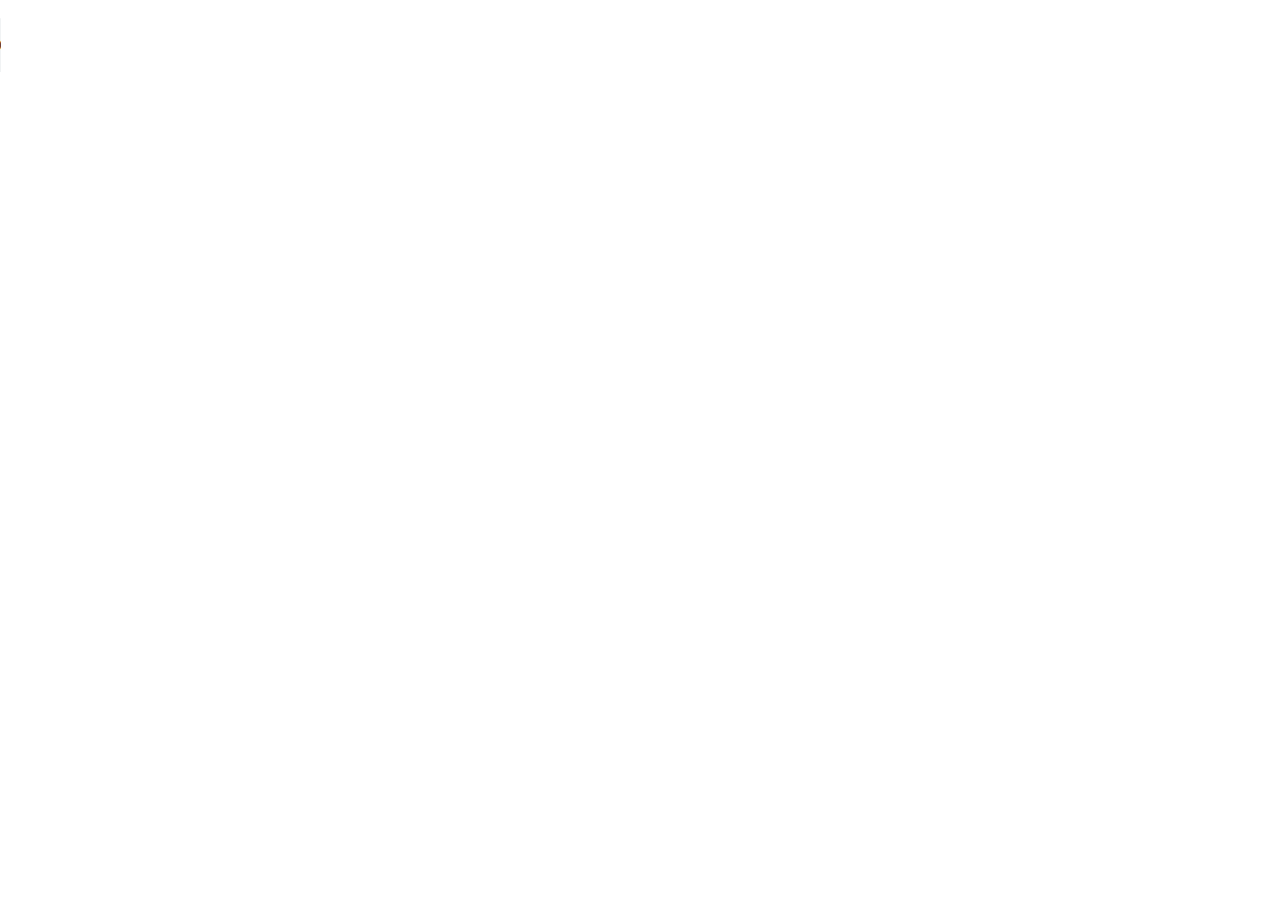
==== coralee1.html @ b766c16e "Rename coralee1 to coralee1.html" ====
<!DOCTYPE html>
<html>
    <head>
        <style>
            * {
            margin: 0;
            padding: 0;
            }

            body {
                overflow: hidden;
                background: color(#292929);
                background-size: 100vw 101vh;
            }

            img {
                max-width: 100%;
                max-height: 100vh;
                position: relative;
            }

            .image-stack__item--top {
                float: left;
                margin-right: -100%;
                z-index: 1;
            }

            .image-stack__item--text {
                float: left;
                margin-right: 40%;
            }

            .image-stack__item--bottom {
                float: right;
                right: -0%;
                z-index: -1;
            }

            .image-stack::after {
                content: ' ';
                display: table;
                clear: both;
            }

            .char-art-top {
                animation: slide 3s 0s;
                animation-fill-mode: forwards;
            }

            .char-art-bottom {
                opacity: 0;
                animation: fade 3s 2s;
                animation-fill-mode: forwards;
            }

            .char-text {
                top: -200vh;
                animation: slide-down 2s 1s;
                animation-fill-mode: forwards;
            }

            @keyframes slide-down {
                0% {top: -200vh;}
                100% {top: -100vh;}
            }

            @keyframes slide {
                0% {left: -20%;}
                100% {left: 15%;}
            }

            @keyframes fade {
                0% {opacity: 0;}
                100% {opacity: 10;}
            }
        </style>
    </head>

    <body>
        <div class="image-stack__item image-stack__item--bottom">
            <img src="images/Lugia.full.3697961.jpg" class="char-art-bottom">
        </div>

        <div class="image-stack__item--text">
            <img src="" class="char-text">
        </div>

        <div style="bottom: 0%; right: 0%;">
            <audio controls autoplay loop src=""></audio>
        </div>
    </body>

</html>
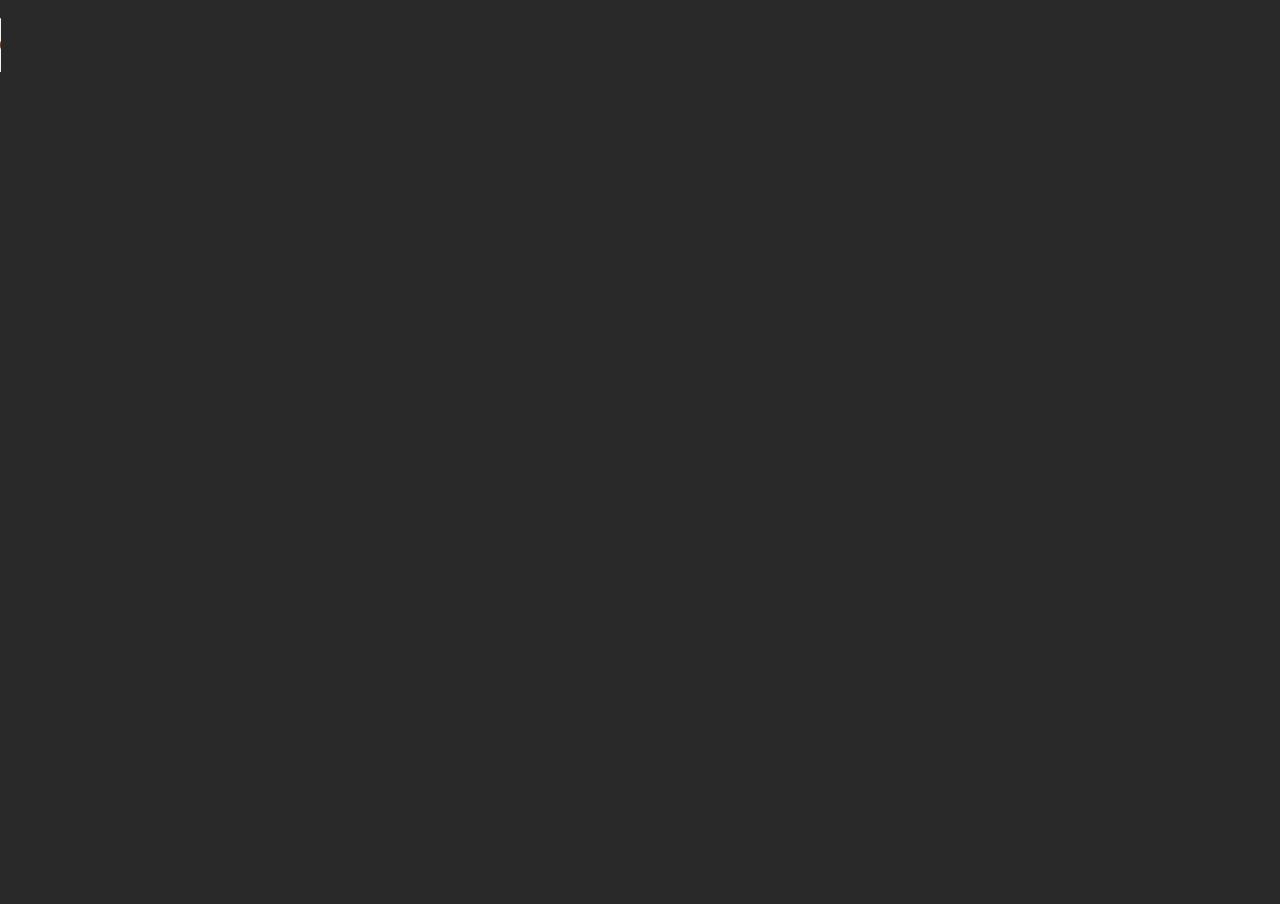
==== commit 8d21a7ba: "Update coralee1.html" ====
--- a/coralee1.html
+++ b/coralee1.html
@@ -9,7 +9,7 @@
 
             body {
                 overflow: hidden;
-                background: color(#292929);
+                background-color: #292929;
                 background-size: 100vw 101vh;
             }
 
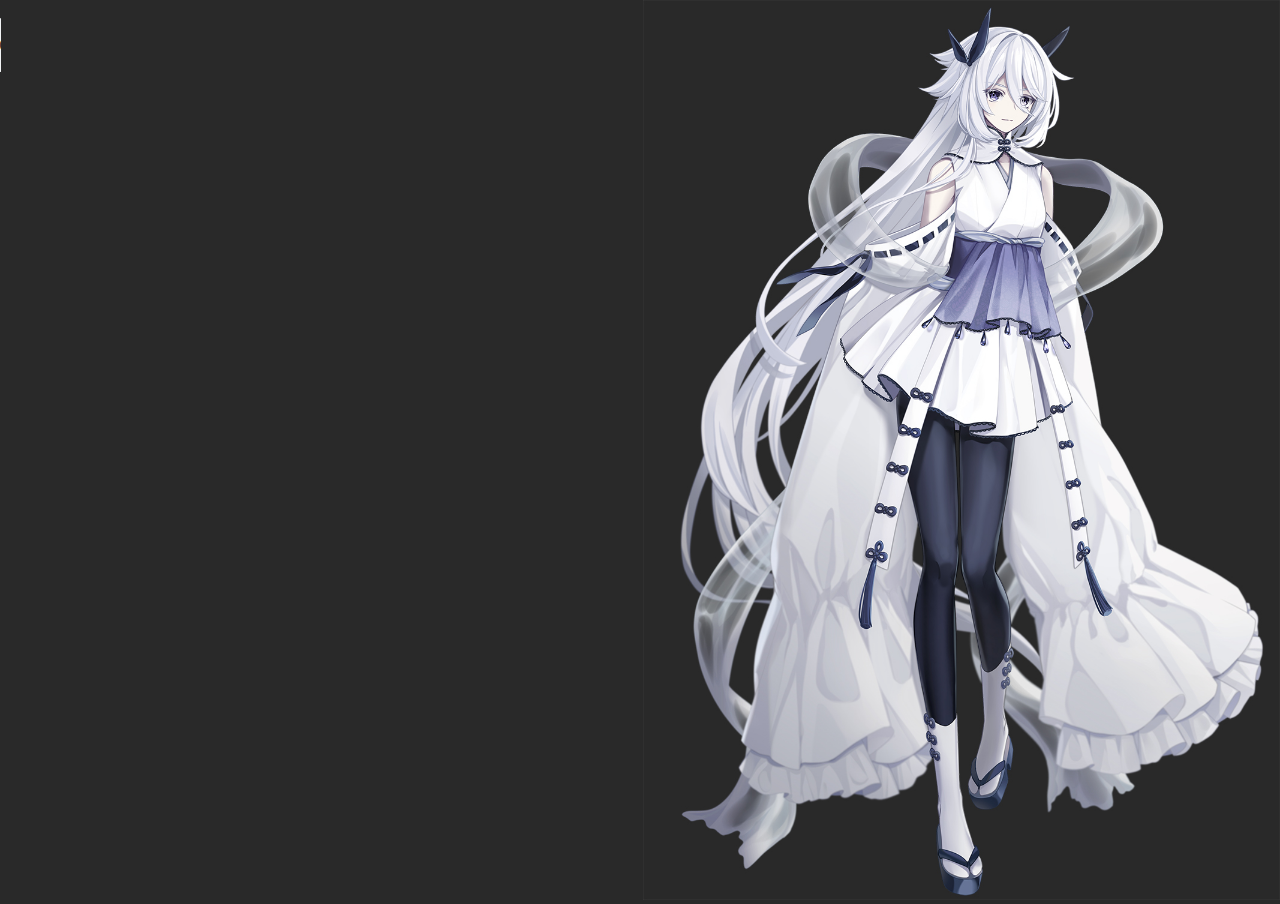
==== commit 1b53a08d: "Update coralee1.html" ====
--- a/coralee1.html
+++ b/coralee1.html
@@ -78,7 +78,7 @@
 
     <body>
         <div class="image-stack__item image-stack__item--bottom">
-            <img src="images/Lugia.full.3697961.jpg" class="char-art-bottom">
+            <img src="images/Lugia.full.3697961.jpg" class="char-art-left">
         </div>
 
         <div class="image-stack__item--text">
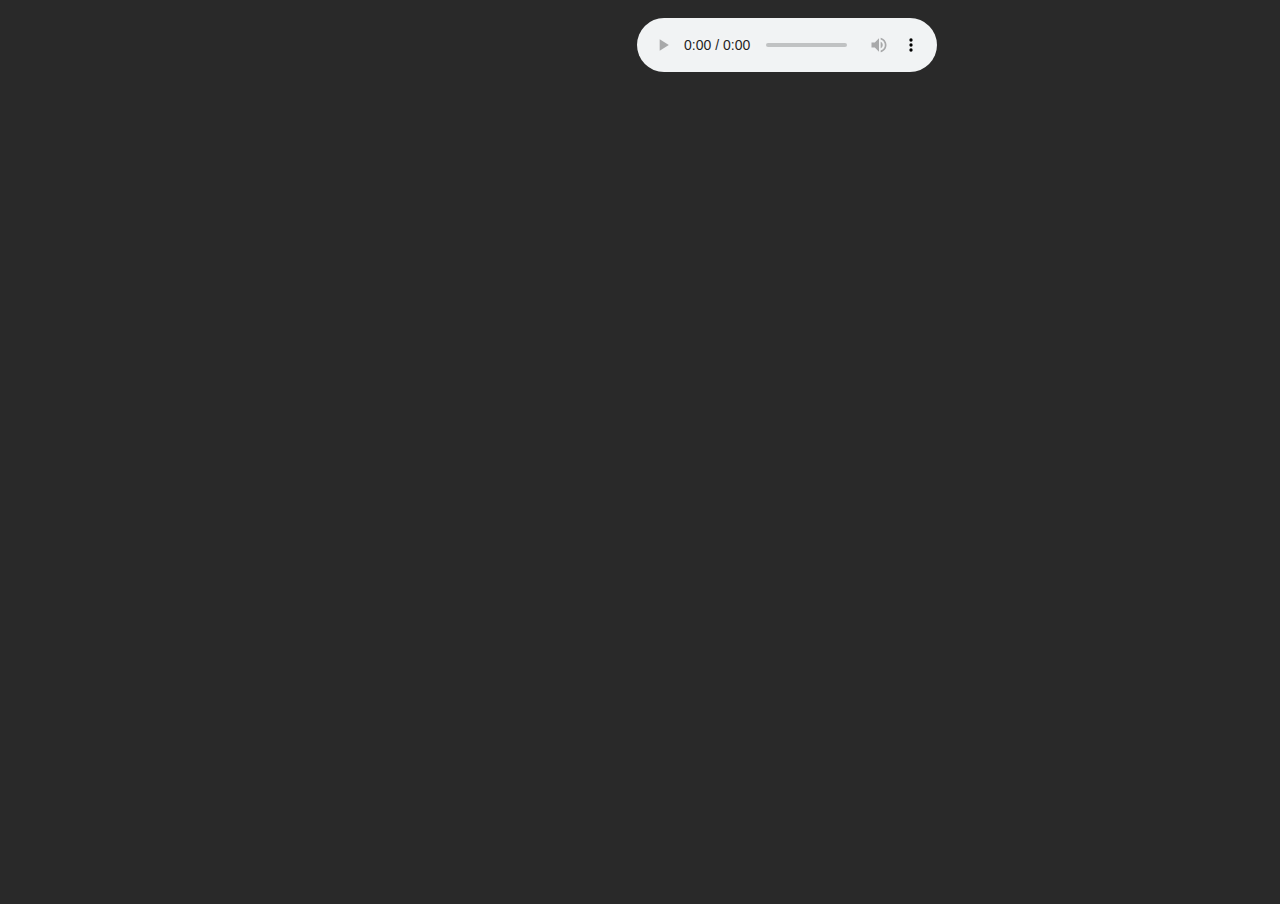
==== commit c0677a9e: "Update coralee1.html" ====
--- a/coralee1.html
+++ b/coralee1.html
@@ -31,7 +31,7 @@
             }
 
             .image-stack__item--bottom {
-                float: right;
+                float: left;
                 right: -0%;
                 z-index: -1;
             }
@@ -78,7 +78,7 @@
 
     <body>
         <div class="image-stack__item image-stack__item--bottom">
-            <img src="images/Lugia.full.3697961.jpg" class="char-art-left">
+            <img src="images/Lugia.full.3697961.jpg" class="char-art-bottom">
         </div>
 
         <div class="image-stack__item--text">
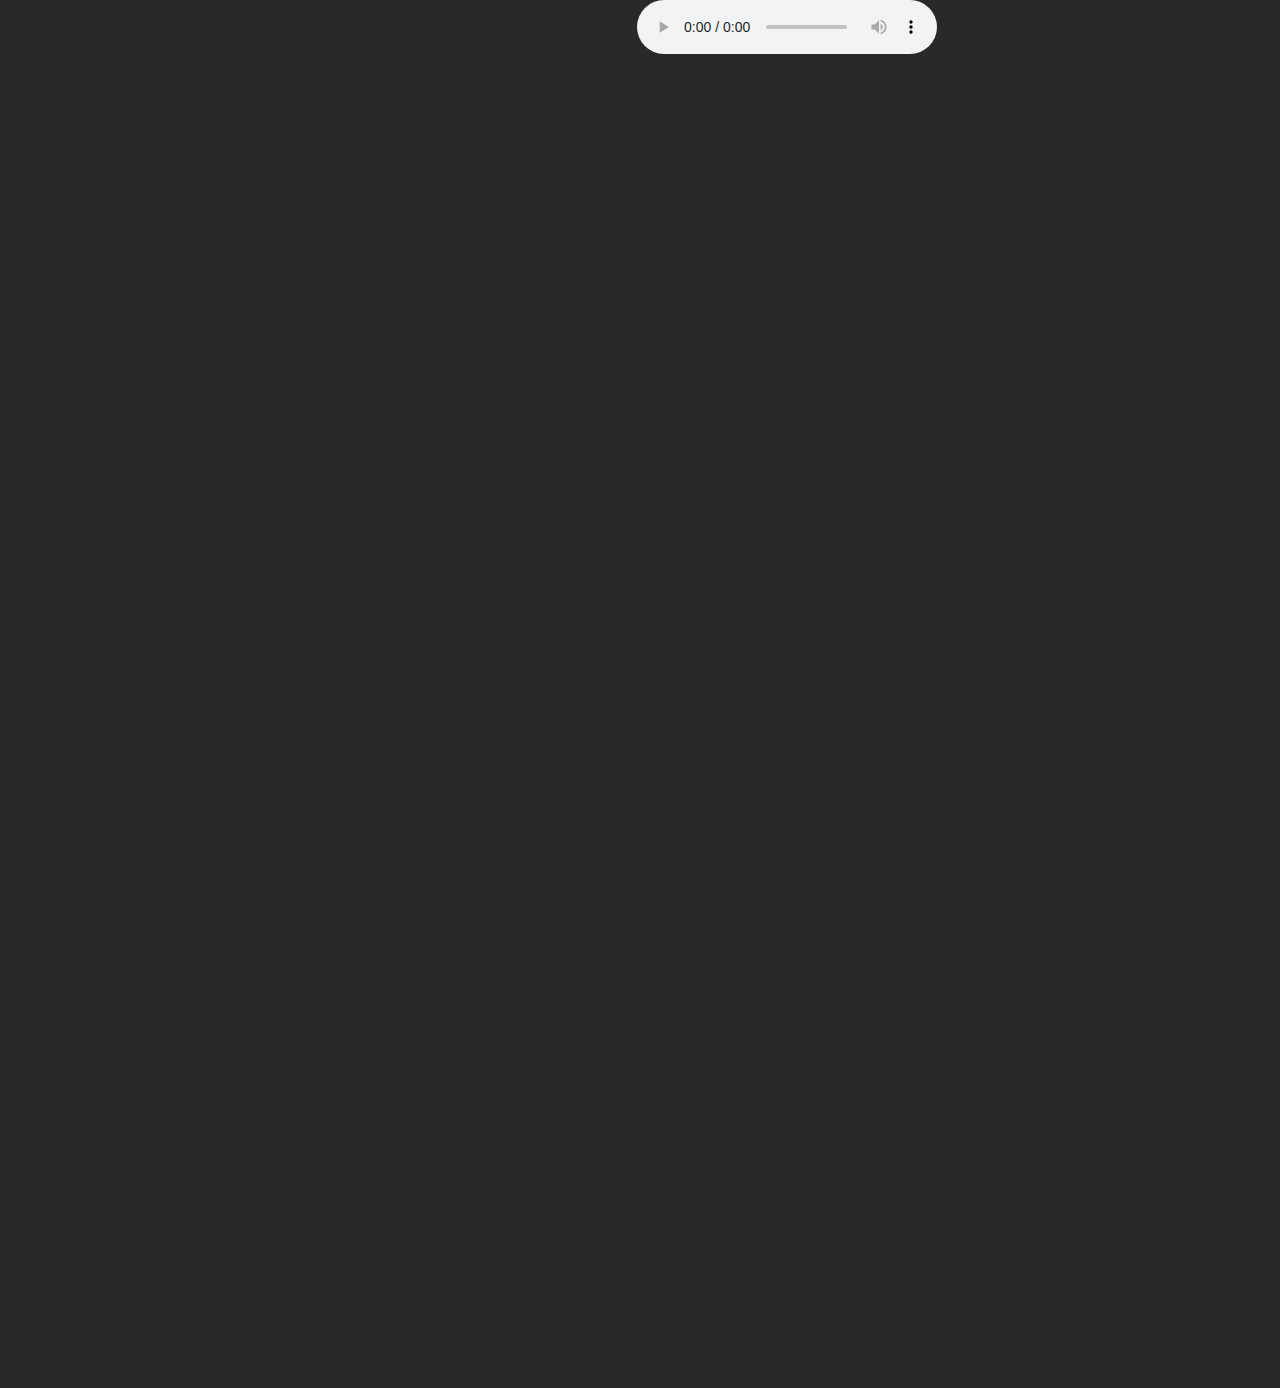
==== commit 469dd303: "Update coralee1.html" ====
--- a/coralee1.html
+++ b/coralee1.html
@@ -82,7 +82,7 @@
         </div>
 
         <div class="image-stack__item--text">
-            <img src="" class="char-text">
+            <img src="images/coraleetest.png" class="char-text">
         </div>
 
         <div style="bottom: 0%; right: 0%;">
